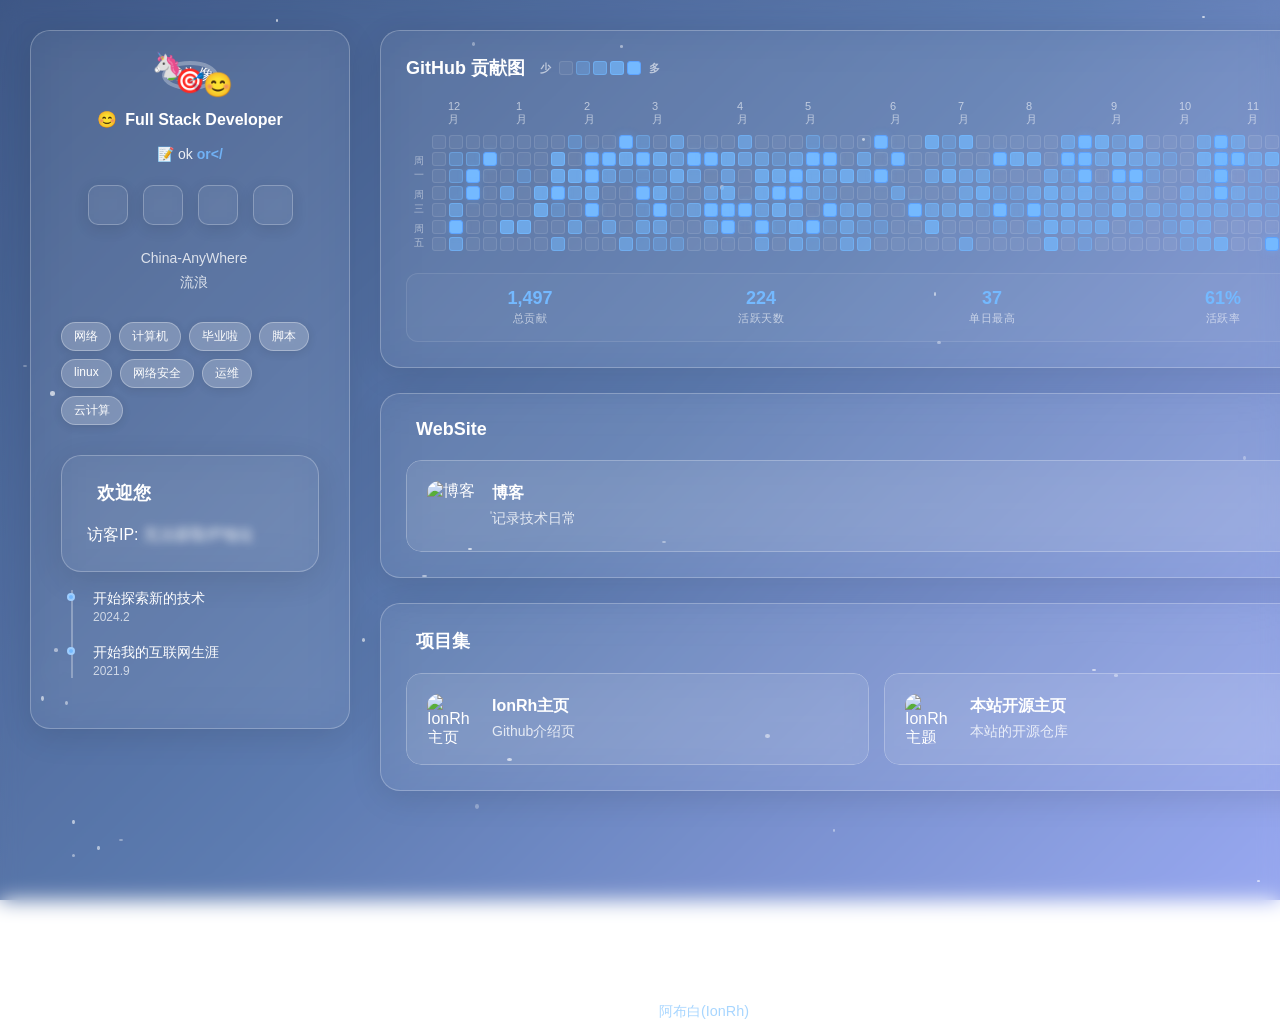
==== index.html @ 6397f75c "Add files via upload" ====
<!DOCTYPE html>
<html lang="zh-CN">
<head>
    <meta charset="UTF-8">
    <meta name="viewport" content="width=device-width, initial-scale=1.0">
    <title>个人主页 - 阿布白</title>
    <link rel="stylesheet" href="./static/style.css">
    <link rel="shortcut icon" href="./static/f2.png">
    <link rel="stylesheet" href="./static/fontawesome.css">
</head>
<body>
    <div class="main-container">
        <!-- 左侧个人信息 -->
        <aside class="sidebar">
            <section class="profile-section">
                <div class="profile-avatar">
                    <img src="./static/1.png" alt="头像">
                    <div class="avatar-decorations">
                        <div class="decoration decoration-1">🦄</div>
                        <div class="decoration decoration-2">😊</div>
                        <div class="decoration decoration-3">🎯</div>
                    </div>
                </div>
                
                <div class="profile-info">
                    <div class="status">
                        <span class="emoji">😊</span>
                        <span class="title">Full Stack Developer</span>
                    </div>
                    <div class="quote">
                        <span class="emoji">📝</span>
                        <span>ok <span class="highlight-blue">or</span> I ok <span class="highlight-pink">so</span> ok. </span>
                    </div>
                    
                    <div class="social-links">
                        <a href="https://github.com/IonRh" target="_blank"><i class="fas fa-github"></i></a>
                        <a href="mailto:likwxos@gmail.com" target="_blank"><i class="fas fa-envelope"></i></a>
                        <a href="https://t.me/IonMagic" target="_blank"><i class="fas fa-paper-plane"></i></a>
                        <a href="#" onclick="showIframe()" title="夏日空调"><i class="fas fa-circle"></i></a>
                    </div>
                    
                    <div class="location-info">
                        <div class="location">
                            <i class="fa fa-map-marker"></i>
                            <span>China-AnyWhere</span>
                        </div>
                        <div class="name">
                            <i class="fas fa-briefcase"></i>
                            <span>流浪</span>
                        </div>
                    </div>
                </div>
            </section>
            
            <!-- 个人标签 -->
            <section class="tags-section">
                <div class="tag">网络</div>
                <div class="tag">计算机</div>
                <div class="tag">毕业啦</div>
                <div class="tag">脚本</div>
                <div class="tag">linux</div>
                <div class="tag">网络安全</div>
                <div class="tag">运维</div>
                <div class="tag">云计算</div>
            </section>
                        
            <!-- 技能展示 -->
            <section class="skills-section">
                <h2><i class="fas fa-heart"></i> 欢迎您</h2>
                <div class="stat-item">
                    <span class="stat-label">访客IP: </span>
                    <span class="stat-number blur-effect" id="visitor-ip">获取中...</span>
                </div>
            </section>
            <br>
            <!-- 时间线 -->
            <section class="timeline-section">
                <div class="timeline-item">
                    <div class="timeline-dot"></div>
                    <div class="timeline-content">
                        <div class="timeline-title">开始探索新的技术</div>
                        <div class="timeline-date">2024.2</div>
                    </div>
                </div>
                <div class="timeline-item">
                    <div class="timeline-dot"></div>
                    <div class="timeline-content">
                        <div class="timeline-title">开始我的互联网生涯</div>
                        <div class="timeline-date">2021.9</div>
                    </div>
                </div>
            </section>
        </aside>
        
        <!-- 右侧内容区域 -->
        <main class="content-area">

            <!-- GitHub 贡献图 -->
            <section class="contribution-section">
                <h2>
                    <span id="contribution-title" class="contribution-title"><i class="fab fa-github"></i> GitHub 贡献图</span>
                    <div id="contribution-header-placeholder" class="contribution-header-placeholder"></div>
                </h2>
                <div id="contribution-chart" class="contribution-chart">
                    <div class="loading-placeholder">
                        <div class="loading-spinner"></div>
                        <span>加载贡献数据中...</span>
                    </div>
                </div>
            </section>
            
            <!-- 站点展示 -->
            <section class="sites-section">
                <h2><i class="fas fa-globe"></i> WebSite</h2>
                <div class="sites-grid">
                    <a href="https://blog.loadke.tech/" target="_blank" class="site-link btn-effect">
                        <div class="site-card">
                            <div class="site-icon">
                                <img src="https://img.icons8.com/?id=87160&format=png" alt="博客">
                            </div>
                            <div class="site-info">
                                <h3>博客</h3>
                                <p>记录技术日常</p>
                            </div>
                        </div>
                    </a>
                </div>
            </section>
            
            <!-- 项目展示 -->
            <section class="projects-section">
                <h2><i class="fas fa-code"></i> 项目集</h2>
                <div class="projects-grid">
                    <a href="https://github.com/IonRh" target="_blank" class="project-link btn-effect">
                        <div class="project-card">
                            <div class="project-icon">
                                <img src="https://img.icons8.com/fluency/48/github.png" alt="IonRh主页">
                            </div>
                            <div class="project-info">
                                <h3>IonRh主页</h3>
                                <p>Github介绍页</p>
                            </div>
                        </div>
                    </a>
                    <a href="https://github.com/IonRh/HomePage" target="_blank" class="project-link btn-effect">
                        <div class="project-card">
                            <div class="project-icon">
                                <img src="https://img.icons8.com/fluency/48/github.png" alt="IonRh主题">
                            </div>
                            <div class="project-info">
                                <h3>本站开源主页</h3>
                                <p>本站的开源仓库</p>
                            </div>
                        </div>
                    </a>
                </div>
            </section>
            
            <!-- 技能展示 -->
            <section class="skills-section">
                <h2><i class="fas fa-code"></i> 技能栈</h2>
                <div class="skills-icons">
                    <div class="skill-icon" title="Python"><img src="https://raw.githubusercontent.com/devicons/devicon/master/icons/python/python-original.svg" alt="Python"></div>
                    <div class="skill-icon" title="Go"><img src="https://raw.githubusercontent.com/devicons/devicon/master/icons/go/go-original.svg" alt="Go"></div>
            </section>
        </main>
    </div>
    <footer>
            <p>© 2025 WebSite by <a href="https://blog.loadke.tech/" target="_blank">阿布白(IonRh)</a></p>
    </footer>
</body>
<script src="./static/script.js"></script>
</html>
---- static/style.css ----
* {
    margin: 0;
    padding: 0;
    box-sizing: border-box;
}

body {
    font-family: -apple-system, BlinkMacSystemFont, 'Segoe UI', Roboto, sans-serif;
    min-height: 100vh;
    color: #fff;
    overflow-x: hidden;
    background: 
        linear-gradient(135deg, rgba(30, 60, 114, 0.9) 0%, rgba(42, 82, 152, 0.8) 50%, rgba(102, 126, 234, 0.7) 100%),
        url(https://jsdelivr.badking.pp.ua/gh/formeai/ok-image@imavvg/ok/image/1749867098809freecompress-.png);
    background-size: cover;
    background-position: center;
    background-attachment: fixed;
    backdrop-filter: blur(10px);
}

body::before {
    content: '';
    position: fixed;
    top: 0;
    left: 0;
    width: 100%;
    height: 100%;
    background: rgba(255, 255, 255, 0.05);
    backdrop-filter: blur(20px);
    z-index: -1;
    pointer-events: none;
}

.main-container {
    display: grid;
    grid-template-columns: 320px 1fr;
    gap: 30px;
    padding: 30px;
    max-width: 1400px;
    margin: 0 auto;
    min-height: 100vh;
    position: relative;
    z-index: 1;
}

/* 左侧边栏 */
.sidebar {
    background: rgb(255 255 255 / 4%);
    backdrop-filter: blur(25px);
    border-radius: 20px;
    padding: 30px;
    border: 1px solid rgba(255, 255, 255, 0.25);
    height: fit-content;
    box-shadow: 0 8px 32px rgba(0, 0, 0, 0.1);
}

.profile-section {
    text-align: center;
    margin-bottom: 30px;
}

.profile-avatar {
    position: relative;
    display: inline-block;
    margin-bottom: 20px;
}

.profile-avatar img {
    width: 120px;
    height: 120px;
    border-radius: 50%;
    border: 4px solid rgba(255, 255, 255, 0.3);
    object-fit: cover;
}

.avatar-decorations {
    position: absolute;
    inset: 0;
}

.decoration {
    position: absolute;
    font-size: 24px;
    animation: float 3s ease-in-out infinite;
}

.decoration-1 {
    top: -10px;
    left: -10px;
    animation-delay: 0s;
}

.decoration-2 {
    top: 10px;
    right: -15px;
    animation-delay: 1s;
}

.decoration-3 {
    bottom: -5px;
    left: 50%;
    transform: translateX(-50%);
    animation-delay: 2s;
}

@keyframes float {
    0%, 100% { transform: translateY(0px); }
    50% { transform: translateY(-10px); }
}

.status {
    display: flex;
    align-items: center;
    justify-content: center;
    gap: 8px;
    margin-bottom: 15px;
    font-weight: 600;
}

.quote {
    font-size: 14px;
    line-height: 1.5;
    margin-bottom: 20px;
    opacity: 0.9;
}

.highlight-blue {
    color: #74b9ff;
    font-weight: 600;
}

.highlight-pink {
    color: #fd79a8;
    font-weight: 600;
}

.social-links {
    display: flex;
    justify-content: center;
    gap: 15px;
    margin-bottom: 25px;
}

.social-links a {
    width: 40px;
    height: 40px;
    background: rgb(255 255 255 / 4%);
    border-radius: 10px;
    display: flex;
    align-items: center;
    justify-content: center;
    color: #fff;
    text-decoration: none;
    transition: all 0.3s ease;
    border: 1px solid rgba(255, 255, 255, 0.25);
    backdrop-filter: blur(15px);
    box-shadow: 0 4px 15px rgba(0, 0, 0, 0.1);
}

.social-links a:hover {
    background: rgba(255, 255, 255, 0.25);
    transform: translateY(-2px);
    box-shadow: 0 6px 20px rgba(0, 0, 0, 0.15);
}

.location-info {
    display: flex;
    flex-direction: column;
    gap: 8px;
    font-size: 14px;
}

.location, .name {
    display: flex;
    align-items: center;
    justify-content: center;
    gap: 8px;
    opacity: 0.8;
}

/* 标签部分 */
.tags-section {
    display: flex;
    flex-wrap: wrap;
    gap: 8px;
    margin-bottom: 30px;
}

.tag {
    background: rgba(255, 255, 255, 0.2);
    border: 1px solid rgba(255, 255, 255, 0.3);
    border-radius: 15px;
    padding: 5px 12px;
    font-size: 12px;
    color: #fff;
    backdrop-filter: blur(15px);
    box-shadow: 0 2px 10px rgba(0, 0, 0, 0.1);
}

/* 时间线 */
.timeline-section {
    border-left: 2px solid rgba(255, 255, 255, 0.3);
    padding-left: 20px;
    margin-left: 10px;
}

.timeline-item {
    position: relative;
    margin-bottom: 20px;
}

.timeline-dot {
    position: absolute;
    left: -26px;
    top: 3px;
    width: 8px;
    height: 8px;
    background: #74b9ff;
    border-radius: 50%;
    border: 2px solid rgba(255, 255, 255, 0.3);
}

.timeline-title {
    font-size: 14px;
    font-weight: 500;
    margin-bottom: 2px;
}

.timeline-date {
    font-size: 12px;
    opacity: 0.7;
}

/* 右侧内容区域 */
.content-area {
    display: flex;
    flex-direction: column;
    gap: 25px;
}

/* GitHub 贡献统计 - 带背景框的简洁样式 */
.github-stats {
    background: rgb(255 255 255 / 4%);
    backdrop-filter: blur(25px);
    border-radius: 20px;
    padding: 25px;
    border: 1px solid rgba(255, 255, 255, 0.25);
    display: flex;
    flex-direction: column;
    gap: 15px;
    box-shadow: 0 8px 32px rgba(0, 0, 0, 0.1);
}

.stats-line {
    display: flex;
    align-items: baseline;
    gap: 10px;
    font-size: 16px;
    line-height: 1.6;
}

.stats-label {
    color: rgba(255, 255, 255, 0.7);
    font-weight: 500;
    min-width: 80px;
    flex-shrink: 0;
}

.stats-text {
    color: rgba(255, 255, 255, 0.95);
    flex: 1;
}

.highlight-number {
    color: #74b9ff;
    font-weight: 600;
    font-size: 1.1em;
    display: inline-block;
    margin: 0 4px;
}

/* 模糊效果 */
.blur-effect {
    filter: blur(4px);
    transition: filter 0.3s ease;
}

.blur-effect:hover {
    filter: blur(0);
}

.language-tag {
    display: inline-block;
    padding: 2px 6px;
    border-radius: 4px;
    font-size: 12px;
    font-weight: 500;
    margin-right: 6px;
    margin-bottom: 2px;
    font-family: 'Monaco', 'Menlo', monospace;
}

.language-tag.js {
    background: rgb(132 157 195 / 57%);
    color: #212121;
}

.language-tag.py {
    background: rgb(132 157 195 / 57%);
    color: #212121;
}

.language-tag.ts {
    background: rgb(132 157 195 / 57%);
    color: #212121;
}

.language-tag.css {
    background: rgb(132 157 195 / 57%);
    color: #212121;
}

/* GitHub 贡献图样式 */
.contribution-section {
    background: rgb(255 255 255 / 4%);
    backdrop-filter: blur(25px);
    border-radius: 20px;
    padding: 25px;
    border: 1px solid rgba(255, 255, 255, 0.25);
    box-shadow: 0 8px 32px rgba(0, 0, 0, 0.1);
}

.contribution-section h2 {
    display: flex;
    align-items: center;
    justify-content: space-between;
    gap: 10px;
    margin-bottom: 20px;
    font-size: 18px;
    font-weight: 600;
}

/* 贡献图标题占位符 */
.contribution-header-placeholder {
    flex: 1;
    display: flex;
    justify-content: flex-end;
}

/* 贡献图标题行样式 */
.contribution-header-row {
    display: flex;
    align-items: center;
    justify-content: space-between;
    width: 100%;
}

/* 手机端统计信息样式 */
.mobile-contribution-stats {
    display: none;
}

.mobile-stat-item {
    display: flex;
    flex-direction: column;
    align-items: center;
    gap: 2px;
}

.mobile-stat-number {
    font-size: 16px;
    font-weight: 700;
    color: #74b9ff;
    line-height: 1;
}

.mobile-stat-label {
    font-size: 10px;
    color: rgba(255, 255, 255, 0.6);
    font-weight: 500;
    text-transform: uppercase;
    letter-spacing: 0.5px;
}

.contribution-chart {
    position: relative;
    /* padding: 20px 0; */
    overflow-x: auto;
    min-height: 150px;
}

.loading-placeholder {
    display: flex;
    flex-direction: column;
    align-items: center;
    justify-content: center;
    height: 120px;
    gap: 15px;
    opacity: 0.7;
}

.loading-spinner {
    width: 30px;
    height: 30px;
    border: 3px solid rgba(255, 255, 255, 0.1);
    border-top: 3px solid #74b9ff;
    border-radius: 50%;
    animation: spin 1s linear infinite;
}

@keyframes spin {
    0% { transform: rotate(0deg); }
    100% { transform: rotate(360deg); }
}

.month-labels {
    /* Grid layout is set dynamically by JavaScript */
    margin-bottom: 8px;
}

.month-label {
    font-size: 11px;
    color: rgba(255, 255, 255, 0.6);
    text-align: left;
}

.contribution-grid-container {
    display: flex;
    gap: 3px;
}

.week-labels {
    display: flex;
    flex-direction: column;
    gap: 3px;
    margin-right: 5px;
    padding-top: 2px;
}

.week-label {
    font-size: 10px;
    color: rgba(255, 255, 255, 0.5);
    height: 14px;
    line-height: 14px;
    text-align: right;
    width: 18px;
}

.contribution-grid {
    display: grid;
    grid-template-rows: repeat(7, 14px);
    gap: 3px;
    grid-auto-flow: column;
    /* grid-template-columns will be set dynamically by JavaScript */
}

.contribution-cell {
    width: 14px;
    height: 14px;
    border-radius: 3px;
    cursor: pointer;
    position: relative;
    transition: all 0.2s ease;
    animation: cellFadeIn 0.6s ease-out forwards;
    opacity: 0;
    transform: scale(0.8);
}

@keyframes cellFadeIn {
    to {
        opacity: 1;
        transform: scale(1);
    }
}

.contribution-cell.level-0 {
    background: rgba(255, 255, 255, 0.05);
    border: 1px solid rgba(255, 255, 255, 0.1);
}

.contribution-cell.level-1 {
    background: rgba(116, 185, 255, 0.3);
    border: 1px solid rgba(116, 185, 255, 0.4);
}

.contribution-cell.level-2 {
    background: rgba(116, 185, 255, 0.5);
    border: 1px solid rgba(116, 185, 255, 0.6);
}

.contribution-cell.level-3 {
    background: rgba(116, 185, 255, 0.7);
    border: 1px solid rgba(116, 185, 255, 0.8);
}

.contribution-cell.level-4 {
    background: #74b9ff;
    border: 1px solid #5ca3ff;
    box-shadow: 0 0 8px rgba(116, 185, 255, 0.3);
}



.contribution-legend {
    display: flex;
    align-items: center;
    gap: 3px;
}

.legend-label {
    font-size: 11px;
    color: rgba(255, 255, 255, 0.6);
    margin: 0 5px;
}

.legend-cell {
    width: 14px;
    height: 14px;
    border-radius: 3px;
}

.legend-cell.level-0 {
    background: rgba(255, 255, 255, 0.05);
    border: 1px solid rgba(255, 255, 255, 0.1);
}

.legend-cell.level-1 {
    background: rgba(116, 185, 255, 0.3);
    border: 1px solid rgba(116, 185, 255, 0.4);
}

.legend-cell.level-2 {
    background: rgba(116, 185, 255, 0.5);
    border: 1px solid rgba(116, 185, 255, 0.6);
}

.legend-cell.level-3 {
    background: rgba(116, 185, 255, 0.7);
    border: 1px solid rgba(116, 185, 255, 0.8);
}

.legend-cell.level-4 {
    background: #74b9ff;
    border: 1px solid #5ca3ff;
}

/* 工具提示样式 */
.contribution-tooltip {
    position: fixed;
    background: rgba(0, 0, 0, 0.85);
    backdrop-filter: blur(10px);
    color: white;
    padding: 6px 10px;
    border-radius: 6px;
    font-size: 11px;
    pointer-events: none;
    z-index: 1000;
    transform: translateX(-50%) translateY(-100%);
    opacity: 0;
    transition: opacity 0.2s ease;
    border: 1px solid rgba(255, 255, 255, 0.1);
    box-shadow: 0 2px 8px rgba(0, 0, 0, 0.3);
    white-space: nowrap;
    max-width: 200px;
}

.contribution-tooltip.show {
    opacity: 1;
}

.tooltip-date {
    font-weight: 600;
    margin-bottom: 2px;
}

.tooltip-count {
    color: #74b9ff;
    font-weight: 500;
}

.chart-loaded .contribution-cell {
    animation-delay: 0s;
}

.chart-loaded .loading-placeholder {
    display: none;
}

/* 数据源信息样式 */
.contribution-source-info {
    display: flex;
    align-items: center;
    gap: 6px;
    font-size: 11px;
    opacity: 0.8;
}

.source-indicator {
    width: 8px;
    height: 8px;
    border-radius: 50%;
    display: inline-block;
}

.source-indicator.source-api {
    background: #00b894;
    box-shadow: 0 0 6px rgba(0, 184, 148, 0.4);
}

.source-indicator.source-svg {
    background: #fdcb6e;
    box-shadow: 0 0 6px rgba(253, 203, 110, 0.4);
}

.source-indicator.source-generated {
    background: #fd79a8;
    box-shadow: 0 0 6px rgba(253, 121, 168, 0.4);
}

.source-indicator.source-unknown {
    background: #636e72;
}

.source-text {
    color: rgba(255, 255, 255, 0.7);
    font-weight: 500;
}

/* 贡献摘要样式 */
.contribution-summary {
    display: grid;
    grid-template-columns: repeat(4, 1fr);
    gap: 15px;
    margin-top: 20px;
    padding: 15px;
    background: rgba(255, 255, 255, 0.03);
    border-radius: 12px;
    border: 1px solid rgba(255, 255, 255, 0.1);
}

.summary-item {
    text-align: center;
    display: flex;
    flex-direction: column;
    gap: 4px;
}

.summary-number {
    font-size: 18px;
    font-weight: 700;
    color: #74b9ff;
    line-height: 1;
}

.summary-label {
    font-size: 11px;
    color: rgba(255, 255, 255, 0.6);
    font-weight: 500;
    text-transform: uppercase;
    letter-spacing: 0.5px;
}

/* 响应式摘要 */
@media screen and (max-width: 768px) {
    .contribution-summary {
        grid-template-columns: repeat(2, 1fr);
        gap: 12px;
        padding: 12px;
    }
    
    .summary-number {
        font-size: 16px;
    }
    
    .summary-label {
        font-size: 10px;
    }
}

@media screen and (max-width: 480px) {
    .contribution-summary {
        grid-template-columns: repeat(2, 1fr);
        gap: 10px;
        padding: 10px;
    }
    
    .summary-number {
        font-size: 14px;
    }
    
    .summary-label {
        font-size: 9px;
    }
}

/* 贡献格子波浪动画 */
.cell-wave-animation {
    animation: cellWave 0.8s ease-out forwards;
}

@keyframes cellWave {
    0% {
        transform: scale(0.8);
        opacity: 0.3;
    }
    50% {
        transform: scale(1.2);
        opacity: 1;
    }
    100% {
        transform: scale(1);
        opacity: 1;
    }
}

/* 增强悬停效果 */
.contribution-cell:hover {
    transform: scale(1.3);
    z-index: 10;
    border-width: 2px;
    filter: brightness(1.2);
    box-shadow: 0 0 10px rgba(116, 185, 255, 0.5);
}

/* 站点和项目部分 */
.sites-section, .projects-section, .skills-section {
    background: rgb(255 255 255 / 4%);
    backdrop-filter: blur(25px);
    border-radius: 20px;
    padding: 25px;
    border: 1px solid rgba(255, 255, 255, 0.25);
    box-shadow: 0 8px 32px rgba(0, 0, 0, 0.1);
}

.sites-section h2, .projects-section h2, .skills-section h2 {
    display: flex;
    align-items: center;
    gap: 10px;
    margin-bottom: 20px;
    font-size: 18px;
    font-weight: 600;
}

.sites-grid, .projects-grid {
    display: grid;
    grid-template-columns: repeat(auto-fit, minmax(200px, 1fr));
    gap: 15px;
}

.site-card, .project-card {
    background: rgb(255 255 255 / 8%);
    backdrop-filter: blur(25px);
    border-radius: 15px;
    padding: 20px;
    display: flex;
    align-items: center;
    gap: 15px;
    border: 1px solid rgba(255, 255, 255, 0.25);
    transition: all 0.3s ease;
}

.project-link, .site-link {
    text-decoration: none;
    color: inherit;
    display: block;
    cursor: pointer;
    transition: all 0.3s ease;
    border-radius: 15px;
    position: relative;
    overflow: hidden;
}

.project-link::before, .site-link::before {
    content: '';
    position: absolute;
    top: 0;
    left: 0;
    right: 0;
    bottom: 0;
    background: rgba(255, 255, 255, 0.03);
    opacity: 0;
    transition: opacity 0.3s ease;
    z-index: 1;
    pointer-events: none;
}

.project-link:hover::before, .site-link:hover::before {
    opacity: 1;
}

.project-link:active .project-card, .site-link:active .site-card {
    transform: scale(0.98);
    box-shadow: 0 5px 15px rgba(0, 0, 0, 0.15);
}

.project-link:hover .project-card, .site-link:hover .site-card {
    background: rgb(255 255 255 / 15%);
    transform: translateY(-5px);
    box-shadow: 0 10px 20px rgba(0, 0, 0, 0.2);
    border-color: rgba(255, 255, 255, 0.4);
}

.project-link:hover .project-icon, .site-link:hover .site-icon {
    transform: scale(1.05);
}

.project-icon, .site-icon {
    transition: transform 0.3s ease;
}

.site-icon, .project-icon {
    width: 50px;
    height: 50px;
    border-radius: 12px;
    overflow: hidden;
    flex-shrink: 0;
}

.site-icon img, .project-icon img {
    width: 100%;
    height: 100%;
    object-fit: cover;
}

.site-info h3, .project-info h3 {
    font-size: 16px;
    font-weight: 600;
    margin-bottom: 5px;
}

.site-info p, .project-info p {
    font-size: 14px;
    opacity: 0.8;
    line-height: 1.4;
}

/* 技能图标 */
.skills-icons {
    display: grid;
    grid-template-columns: repeat(auto-fill, minmax(60px, 1fr));
    gap: 15px;
}

.skill-icon {
    width: 60px;
    height: 60px;
    background: rgba(255, 255, 255, 0.12);
    border: 1px solid rgba(255, 255, 255, 0.2);
    border-radius: 12px;
    display: flex;
    align-items: center;
    justify-content: center;
    transition: all 0.3s ease;
    backdrop-filter: blur(15px);
    cursor: pointer;
    box-shadow: 0 4px 20px rgba(0, 0, 0, 0.08);
}

.skill-icon:hover {
    background: rgba(255, 255, 255, 0.25);
    transform: translateY(-3px);
    box-shadow: 0 8px 30px rgba(0, 0, 0, 0.15);
}

.skill-icon img {
    width: 32px;
    height: 32px;
    object-fit: contain;
}

/* 响应式设计 */
@media (max-width: 1024px) {
    body {
        backdrop-filter: blur(8px);
    }
    
    body::before {
        backdrop-filter: blur(15px);
    }
    
    .main-container {
        grid-template-columns: 280px 1fr;
        gap: 20px;
        padding: 20px;
    }
    
    .sidebar {
        padding: 20px;
        backdrop-filter: blur(20px);
    }
    
    .github-stats {
        padding: 20px;
        backdrop-filter: blur(20px);
    }
    
    .sites-section, .projects-section, .skills-section {
        backdrop-filter: blur(20px);
    }
}

@media (max-width: 768px) {
    body {
        backdrop-filter: blur(6px);
        background-attachment: scroll;
    }
    
    body::before {
        backdrop-filter: blur(12px);
    }
    
    .main-container {
        display: flex;
        flex-direction: column;
    }
    
    .sidebar {
        order: -1;
        backdrop-filter: blur(18px);
    }
    
    .content-area {
        order: 0;
    }
    
    .sites-grid, .projects-grid {
        grid-template-columns: 1fr;
    }
    
    .skills-icons {
        grid-template-columns: repeat(auto-fill, minmax(50px, 1fr));
        gap: 10px;
    }
    
    .skill-icon {
        width: 50px;
        height: 50px;
        backdrop-filter: blur(12px);
    }
    
    .skill-icon img {
        width: 28px;
        height: 28px;
    }
    
    .github-stats {
        padding: 18px;
        gap: 12px;
        backdrop-filter: blur(18px);
    }
    
    .sites-section, .projects-section, .skills-section {
        backdrop-filter: blur(18px);
    }
    
    .site-card, .project-card {
        backdrop-filter: blur(12px);
    }
    
    /* 移动端统计样式 */
    .stats-line {
        flex-direction: column;
        gap: 4px;
        align-items: flex-start;
        font-size: 15px;
    }
    
    .stats-label {
        min-width: auto;
        font-size: 14px;
    }
    
    .language-tag {
        font-size: 11px;
        padding: 2px 5px;
        margin-right: 4px;
    }
}

@media (max-width: 480px) {
    .github-stats {
        padding: 15px;
        gap: 10px;
    }
    
    .stats-line {
        font-size: 14px;
    }
    
    .stats-label {
        font-size: 13px;
    }
    
    .highlight-number {
        font-size: 16px;
    }
    
    .language-tag {
        font-size: 10px;
        padding: 1px 4px;
    }
}

@media (max-width: 360px) {
    /* 针对更小屏幕的优化 */
    .contribution-graph {
        min-width: 320px;
    }
    
    .contribution-day {
        width: 5px;
        height: 5px;
    }
    
    .legend-color {
        width: 6px;
        height: 6px;
    }
}

.site-card:hover {
    background: none;
    transform: none;
    box-shadow: none;
}

footer {
    text-align: center;
    margin-top: 0rem;
    padding-top: 0rem;
    /* border-top: 1px solid rgb(255 255 255 / 19%); */
    font-size: 0.9rem;
    color: #ffffff6e;
}
footer a {
    color: #a8d6ff;
    text-decoration: none;
}

/* 移动端响应式样式 */
@media screen and (max-width: 768px) {
    .main-container {
        grid-template-columns: 1fr;
        gap: 20px;
        padding: 20px;
    }
    
    .sidebar {
        padding: 20px;
    }
    
    /* 手机端隐藏贡献图，显示统计数据 */
    .contribution-chart {
        display: none;
    }
    
    .mobile-contribution-stats {
        display: grid;
        grid-template-columns: repeat(4, 1fr);
        gap: 15px;
        margin-top: 10px;
        padding: 15px;
        background: rgba(255, 255, 255, 0.05);
        border-radius: 12px;
        border: 1px solid rgba(255, 255, 255, 0.1);
    }
    
    .contribution-header-placeholder {
        flex-direction: column;
        align-items: stretch;
        justify-content: flex-start;
    }
    
    .contribution-header-row {
        margin-bottom: 0;
    }
    
    /* 手机端标题样式 */
    .contribution-header-placeholder .contribution-title {
        font-size: 18px;
        font-weight: 600;
        margin-bottom: 10px;
        display: flex;
        align-items: center;
        gap: 10px;
    }
    
    .contribution-grid {
        grid-template-rows: repeat(7, 11px);
        gap: 2px;
        /* grid-template-columns will be set dynamically by JavaScript */
    }
    
    .contribution-cell {
        width: 11px;
        height: 11px;
        border-radius: 2px;
    }
    
    .contribution-cell:hover {
        transform: scale(1.5);
    }
    
    .week-label {
        width: 15px;
        height: 11px;
        line-height: 11px;
        font-size: 9px;
    }
    
    .legend-cell {
        width: 11px;
        height: 11px;
    }
    
    .contribution-tooltip {
        font-size: 11px;
        padding: 6px 10px;
    }
    
    .contribution-section {
        padding: 20px;
    }
    
    .contribution-section h2 {
        font-size: 16px;
    }
}

@media screen and (max-width: 480px) {
    .mobile-contribution-stats {
        grid-template-columns: repeat(2, 1fr);
        gap: 12px;
        padding: 12px;
    }
    
    .mobile-stat-number {
        font-size: 14px;
    }
    
    .mobile-stat-label {
        font-size: 9px;
    }
    
    .legend-label {
        font-size: 9px;
        margin: 0 2px;
    }
    
    .legend-cell {
        width: 10px;
        height: 10px;
    }
    
    .contribution-source-info {
        font-size: 10px;
    }
}
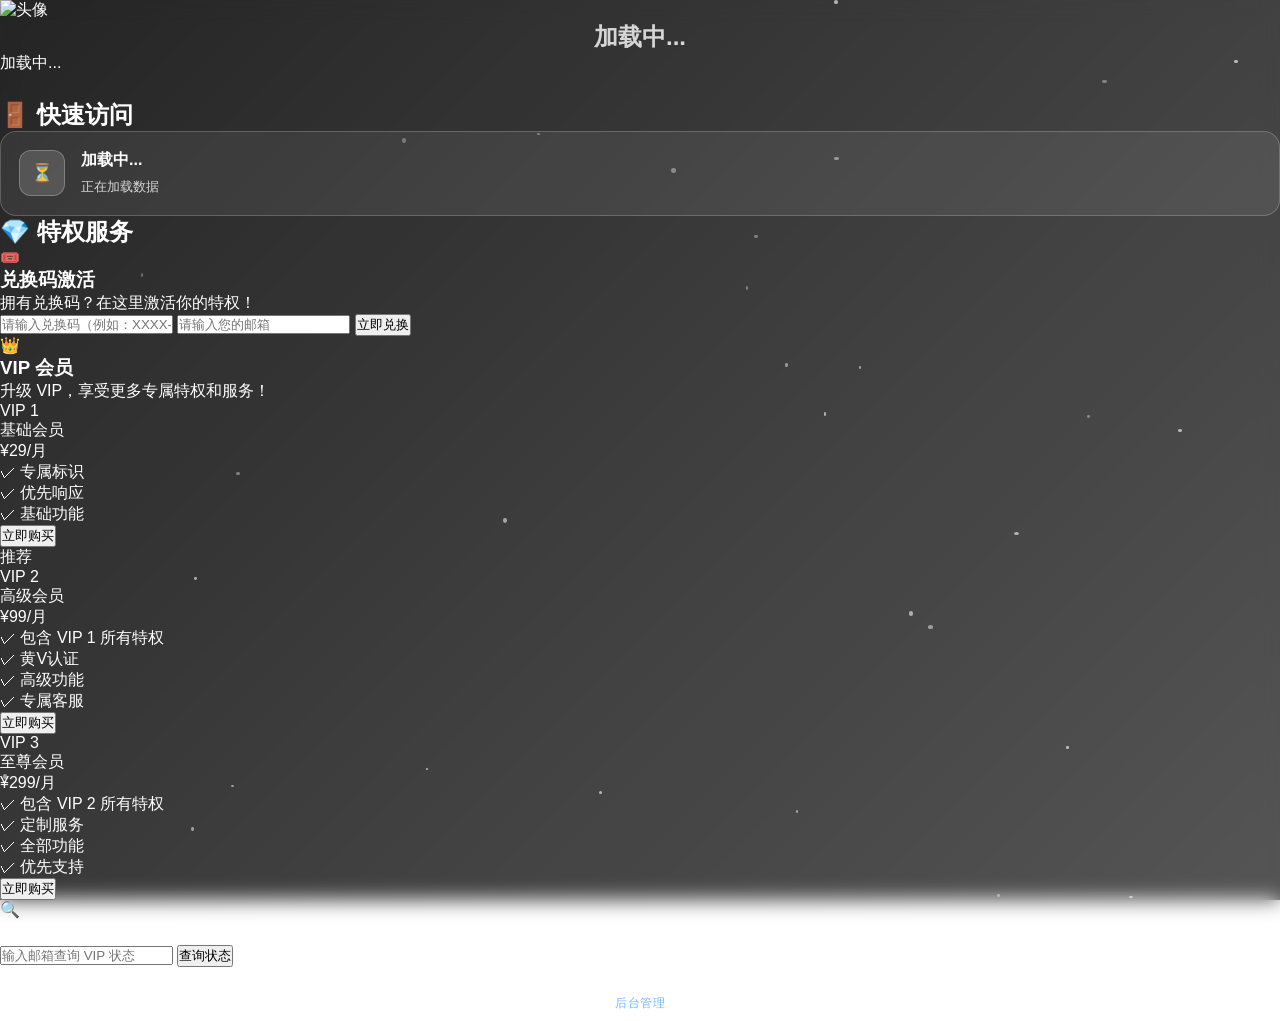
==== commit de9c506b: "Merge f881fd0bc4af34ca434f29d937002e5c03838b83 into 0598abd456fe81ea4b904fd0f846b4a23cbe919c" ====
--- a/index.html
+++ b/index.html
@@ -3,171 +3,215 @@
 <head>
     <meta charset="UTF-8">
     <meta name="viewport" content="width=device-width, initial-scale=1.0">
-    <title>个人主页 - 阿布白</title>
+    <title>个人主页</title>
     <link rel="stylesheet" href="./static/style.css">
-    <link rel="shortcut icon" href="./static/f2.png">
-    <link rel="stylesheet" href="./static/fontawesome.css">
 </head>
 <body>
-    <div class="main-container">
-        <!-- 左侧个人信息 -->
-        <aside class="sidebar">
-            <section class="profile-section">
-                <div class="profile-avatar">
-                    <img src="./static/1.png" alt="头像">
-                    <div class="avatar-decorations">
-                        <div class="decoration decoration-1">🦄</div>
-                        <div class="decoration decoration-2">😊</div>
-                        <div class="decoration decoration-3">🎯</div>
-                    </div>
-                </div>
+    <!-- 背景动画 -->
+    <div class="background">
+        <div class="stars"></div>
+        <div class="twinkling"></div>
+    </div>
+
+    <!-- 主容器 -->
+    <div class="container">
+        <!-- 个人信息卡片 -->
+        <section class="profile-card">
+            <div class="avatar-wrapper">
+                <img id="avatar" src="https://via.placeholder.com/150" alt="头像" class="avatar">
+                <span id="verified-badge" class="verified-badge" style="display: none;" title="黄V认证">✓</span>
+                <span id="vip-badge" class="vip-badge" style="display: none;" title="VIP用户">VIP</span>
+            </div>
+            <h1 id="name" class="name">加载中...</h1>
+            <p id="bio" class="bio">加载中...</p>
+            <div class="social-links">
+                <a id="email-link" href="#" target="_blank" class="social-link" style="display: none;">
+                    <span class="icon">📧</span>
+                </a>
+                <a id="github-link" href="#" target="_blank" class="social-link" style="display: none;">
+                    <span class="icon">🔗</span>
+                </a>
+                <a id="twitter-link" href="#" target="_blank" class="social-link" style="display: none;">
+                    <span class="icon">🐦</span>
+                </a>
+                <a id="website-link" href="#" target="_blank" class="social-link" style="display: none;">
+                    <span class="icon">🌐</span>
+                </a>
+            </div>
+        </section>
+
+        <!-- 公告区域 -->
+        <section id="announcement-section" class="announcement-section" style="display: none;">
+            <div class="announcement-card">
+                <div class="announcement-header">
+                    <span class="announcement-icon">📢</span>
+                    <h2 id="announcement-title" class="announcement-title">公告</h2>
+                </div>
+                <p id="announcement-content" class="announcement-content"></p>
+                <p id="announcement-time" class="announcement-time"></p>
+            </div>
+        </section>
+
+        <!-- 门户链接区域 -->
+        <section class="portals-section">
+            <h2 class="section-title">🚪 快速访问</h2>
+            <div id="portals-container" class="portals-grid">
+                <!-- 门户链接将通过 JS 动态加载 -->
+                <div class="portal-card skeleton">
+                    <div class="portal-icon">⏳</div>
+                    <div class="portal-info">
+                        <h3 class="portal-name">加载中...</h3>
+                        <p class="portal-desc">正在加载数据</p>
+                    </div>
+                </div>
+            </div>
+        </section>
+
+        <!-- 交易区域 -->
+        <section class="transaction-section">
+            <h2 class="section-title">💎 特权服务</h2>
+            
+            <!-- 兑换码区域 -->
+            <div class="transaction-card">
+                <div class="card-header">
+                    <span class="card-icon">🎟️</span>
+                    <h3>兑换码激活</h3>
+                </div>
+                <p class="card-description">拥有兑换码？在这里激活你的特权！</p>
+                <form id="redeem-form" class="redeem-form">
+                    <input 
+                        type="text" 
+                        id="redeem-code" 
+                        placeholder="请输入兑换码（例如：XXXX-XXXX-XXXX-XXXX）" 
+                        class="input-field"
+                        maxlength="19"
+                        required
+                    >
+                    <input 
+                        type="email" 
+                        id="redeem-email" 
+                        placeholder="请输入您的邮箱" 
+                        class="input-field"
+                        required
+                    >
+                    <button type="submit" class="btn-primary">
+                        <span class="btn-text">立即兑换</span>
+                    </button>
+                </form>
+                <div id="redeem-message" class="message" style="display: none;"></div>
+            </div>
+
+            <!-- VIP 购买区域 -->
+            <div class="transaction-card">
+                <div class="card-header">
+                    <span class="card-icon">👑</span>
+                    <h3>VIP 会员</h3>
+                </div>
+                <p class="card-description">升级 VIP，享受更多专属特权和服务！</p>
                 
-                <div class="profile-info">
-                    <div class="status">
-                        <span class="emoji">😊</span>
-                        <span class="title">Full Stack Developer</span>
-                    </div>
-                    <div class="quote">
-                        <span class="emoji">📝</span>
-                        <span>ok <span class="highlight-blue">or</span> I ok <span class="highlight-pink">so</span> ok. </span>
-                    </div>
-                    
-                    <div class="social-links">
-                        <a href="https://github.com/IonRh" target="_blank"><i class="fas fa-github"></i></a>
-                        <a href="mailto:likwxos@gmail.com" target="_blank"><i class="fas fa-envelope"></i></a>
-                        <a href="https://t.me/IonMagic" target="_blank"><i class="fas fa-paper-plane"></i></a>
-                        <a href="#" onclick="showIframe()" title="夏日空调"><i class="fas fa-circle"></i></a>
-                    </div>
-                    
-                    <div class="location-info">
-                        <div class="location">
-                            <i class="fa fa-map-marker"></i>
-                            <span>China-AnyWhere</span>
-                        </div>
-                        <div class="name">
-                            <i class="fas fa-briefcase"></i>
-                            <span>流浪</span>
-                        </div>
-                    </div>
-                </div>
-            </section>
-            
-            <!-- 个人标签 -->
-            <section class="tags-section">
-                <div class="tag">网络</div>
-                <div class="tag">计算机</div>
-                <div class="tag">毕业啦</div>
-                <div class="tag">脚本</div>
-                <div class="tag">linux</div>
-                <div class="tag">网络安全</div>
-                <div class="tag">运维</div>
-                <div class="tag">云计算</div>
-            </section>
-                        
-            <!-- 技能展示 -->
-            <section class="skills-section">
-                <h2><i class="fas fa-heart"></i> 欢迎您</h2>
-                <div class="stat-item">
-                    <span class="stat-label">访客IP: </span>
-                    <span class="stat-number blur-effect" id="visitor-ip">获取中...</span>
-                </div>
-            </section>
-            <br>
-            <!-- 时间线 -->
-            <section class="timeline-section">
-                <div class="timeline-item">
-                    <div class="timeline-dot"></div>
-                    <div class="timeline-content">
-                        <div class="timeline-title">开始探索新的技术</div>
-                        <div class="timeline-date">2024.2</div>
-                    </div>
-                </div>
-                <div class="timeline-item">
-                    <div class="timeline-dot"></div>
-                    <div class="timeline-content">
-                        <div class="timeline-title">开始我的互联网生涯</div>
-                        <div class="timeline-date">2021.9</div>
-                    </div>
-                </div>
-            </section>
-        </aside>
-        
-        <!-- 右侧内容区域 -->
-        <main class="content-area">
-
-            <!-- GitHub 贡献图 -->
-            <section class="contribution-section">
-                <h2>
-                    <span id="contribution-title" class="contribution-title"><i class="fab fa-github"></i> GitHub 贡献图</span>
-                    <div id="contribution-header-placeholder" class="contribution-header-placeholder"></div>
-                </h2>
-                <div id="contribution-chart" class="contribution-chart">
-                    <div class="loading-placeholder">
-                        <div class="loading-spinner"></div>
-                        <span>加载贡献数据中...</span>
-                    </div>
-                </div>
-            </section>
-            
-            <!-- 站点展示 -->
-            <section class="sites-section">
-                <h2><i class="fas fa-globe"></i> WebSite</h2>
-                <div class="sites-grid">
-                    <a href="https://blog.loadke.tech/" target="_blank" class="site-link btn-effect">
-                        <div class="site-card">
-                            <div class="site-icon">
-                                <img src="https://img.icons8.com/?id=87160&format=png" alt="博客">
-                            </div>
-                            <div class="site-info">
-                                <h3>博客</h3>
-                                <p>记录技术日常</p>
-                            </div>
-                        </div>
-                    </a>
-                </div>
-            </section>
-            
-            <!-- 项目展示 -->
-            <section class="projects-section">
-                <h2><i class="fas fa-code"></i> 项目集</h2>
-                <div class="projects-grid">
-                    <a href="https://github.com/IonRh" target="_blank" class="project-link btn-effect">
-                        <div class="project-card">
-                            <div class="project-icon">
-                                <img src="https://img.icons8.com/fluency/48/github.png" alt="IonRh主页">
-                            </div>
-                            <div class="project-info">
-                                <h3>IonRh主页</h3>
-                                <p>Github介绍页</p>
-                            </div>
-                        </div>
-                    </a>
-                    <a href="https://github.com/IonRh/HomePage" target="_blank" class="project-link btn-effect">
-                        <div class="project-card">
-                            <div class="project-icon">
-                                <img src="https://img.icons8.com/fluency/48/github.png" alt="IonRh主题">
-                            </div>
-                            <div class="project-info">
-                                <h3>本站开源主页</h3>
-                                <p>本站的开源仓库</p>
-                            </div>
-                        </div>
-                    </a>
-                </div>
-            </section>
-            
-            <!-- 技能展示 -->
-            <section class="skills-section">
-                <h2><i class="fas fa-code"></i> 技能栈</h2>
-                <div class="skills-icons">
-                    <div class="skill-icon" title="Python"><img src="https://raw.githubusercontent.com/devicons/devicon/master/icons/python/python-original.svg" alt="Python"></div>
-                    <div class="skill-icon" title="Go"><img src="https://raw.githubusercontent.com/devicons/devicon/master/icons/go/go-original.svg" alt="Go"></div>
-            </section>
-        </main>
+                <div class="vip-plans">
+                    <div class="vip-plan">
+                        <div class="plan-badge">VIP 1</div>
+                        <div class="plan-name">基础会员</div>
+                        <div class="plan-price">¥29<span>/月</span></div>
+                        <ul class="plan-features">
+                            <li>✓ 专属标识</li>
+                            <li>✓ 优先响应</li>
+                            <li>✓ 基础功能</li>
+                        </ul>
+                        <button class="btn-vip" onclick="showVipPurchase('VIP1', 29)">立即购买</button>
+                    </div>
+
+                    <div class="vip-plan featured">
+                        <div class="featured-label">推荐</div>
+                        <div class="plan-badge gold">VIP 2</div>
+                        <div class="plan-name">高级会员</div>
+                        <div class="plan-price">¥99<span>/月</span></div>
+                        <ul class="plan-features">
+                            <li>✓ 包含 VIP 1 所有特权</li>
+                            <li>✓ 黄V认证</li>
+                            <li>✓ 高级功能</li>
+                            <li>✓ 专属客服</li>
+                        </ul>
+                        <button class="btn-vip" onclick="showVipPurchase('VIP2', 99)">立即购买</button>
+                    </div>
+
+                    <div class="vip-plan">
+                        <div class="plan-badge platinum">VIP 3</div>
+                        <div class="plan-name">至尊会员</div>
+                        <div class="plan-price">¥299<span>/月</span></div>
+                        <ul class="plan-features">
+                            <li>✓ 包含 VIP 2 所有特权</li>
+                            <li>✓ 定制服务</li>
+                            <li>✓ 全部功能</li>
+                            <li>✓ 优先支持</li>
+                        </ul>
+                        <button class="btn-vip" onclick="showVipPurchase('VIP3', 299)">立即购买</button>
+                    </div>
+                </div>
+            </div>
+
+            <!-- VIP 状态查询 -->
+            <div class="transaction-card">
+                <div class="card-header">
+                    <span class="card-icon">🔍</span>
+                    <h3>查询 VIP 状态</h3>
+                </div>
+                <form id="vip-check-form" class="vip-check-form">
+                    <input 
+                        type="email" 
+                        id="vip-check-email" 
+                        placeholder="输入邮箱查询 VIP 状态" 
+                        class="input-field"
+                        required
+                    >
+                    <button type="submit" class="btn-secondary">查询状态</button>
+                </form>
+                <div id="vip-status-message" class="message" style="display: none;"></div>
+            </div>
+        </section>
+
+        <!-- 页脚 -->
+        <footer class="footer">
+            <p>© 2026 个人主页 | 使用纯原生 HTML 构建</p>
+            <p>
+                <a href="./manage.html" class="footer-link">后台管理</a>
+            </p>
+        </footer>
     </div>
-    <footer>
-            <p>© 2025 WebSite by <a href="https://blog.loadke.tech/" target="_blank">阿布白(IonRh)</a></p>
-    </footer>
+
+    <!-- VIP 购买弹窗 -->
+    <div id="vip-modal" class="modal" style="display: none;">
+        <div class="modal-content">
+            <span class="modal-close" onclick="closeVipModal()">&times;</span>
+            <h2>购买 <span id="modal-vip-level"></span></h2>
+            <p class="modal-price">¥<span id="modal-vip-price"></span>/月</p>
+            <p class="modal-description">
+                本功能为演示功能。实际使用时，您需要接入支付系统（如支付宝、微信支付等）。
+            </p>
+            <form id="vip-purchase-form" class="modal-form">
+                <input 
+                    type="email" 
+                    id="purchase-email" 
+                    placeholder="请输入您的邮箱" 
+                    class="input-field"
+                    required
+                >
+                <input 
+                    type="text" 
+                    id="purchase-name" 
+                    placeholder="请输入您的姓名" 
+                    class="input-field"
+                    required
+                >
+                <button type="submit" class="btn-primary">确认购买</button>
+            </form>
+            <div id="purchase-message" class="message" style="display: none;"></div>
+        </div>
+    </div>
+
+    <!-- 加载脚本 -->
+    <script src="./static/script.js"></script>
 </body>
-<script src="./static/script.js"></script>
 </html>
+
--- a/static/style.css
+++ b/static/style.css
@@ -9,9 +9,6 @@
     min-height: 100vh;
     color: #fff;
     overflow-x: hidden;
-    background: 
-        linear-gradient(135deg, rgba(30, 60, 114, 0.9) 0%, rgba(42, 82, 152, 0.8) 50%, rgba(102, 126, 234, 0.7) 100%),
-        url(https://jsdelivr.badking.pp.ua/gh/formeai/ok-image@imavvg/ok/image/1749867098809freecompress-.png);
     background-size: cover;
     background-position: center;
     background-attachment: fixed;
@@ -38,7 +35,7 @@
     padding: 30px;
     max-width: 1400px;
     margin: 0 auto;
-    min-height: 100vh;
+    min-height: auto;
     position: relative;
     z-index: 1;
 }
@@ -71,6 +68,23 @@
     border-radius: 50%;
     border: 4px solid rgba(255, 255, 255, 0.3);
     object-fit: cover;
+}
+
+.profile-badges {
+    width: 100%;
+    display: flex;
+    flex-direction: column;
+    align-items: flex-start;
+    gap: 8px;
+    margin: 8px 0 18px;
+    padding-left: 6px;
+    text-align: left;
+}
+
+.profile-badges .badge {
+    font-size: 11px;
+    padding: 4px 10px;
+    border-radius: 12px;
 }
 
 .avatar-decorations {
@@ -723,7 +737,7 @@
 }
 
 /* 站点和项目部分 */
-.sites-section, .projects-section, .skills-section {
+.sites-section, .projects-section, .skills-section, .portal-section, .notice-section, .ad-section {
     background: rgb(255 255 255 / 4%);
     backdrop-filter: blur(25px);
     border-radius: 20px;
@@ -732,13 +746,151 @@
     box-shadow: 0 8px 32px rgba(0, 0, 0, 0.1);
 }
 
-.sites-section h2, .projects-section h2, .skills-section h2 {
+.sites-section h2, .projects-section h2, .skills-section h2, .portal-section h2, .notice-section h2, .ad-section h2 {
     display: flex;
     align-items: center;
     gap: 10px;
     margin-bottom: 20px;
     font-size: 18px;
     font-weight: 600;
+}
+
+.portal-grid {
+    display: grid;
+    grid-template-columns: repeat(auto-fit, minmax(220px, 1fr));
+    gap: 16px;
+}
+
+.portal-card {
+    display: flex;
+    align-items: center;
+    gap: 16px;
+    padding: 18px;
+    border-radius: 16px;
+    text-decoration: none;
+    color: inherit;
+    background: rgb(255 255 255 / 7%);
+    border: 1px solid rgba(255, 255, 255, 0.2);
+    transition: transform 0.3s ease, box-shadow 0.3s ease, background 0.3s ease;
+}
+
+.portal-card:hover {
+    transform: translateY(-4px);
+    background: rgb(255 255 255 / 14%);
+    box-shadow: 0 10px 24px rgba(0, 0, 0, 0.2);
+}
+
+.portal-icon {
+    width: 46px;
+    height: 46px;
+    border-radius: 12px;
+    display: flex;
+    align-items: center;
+    justify-content: center;
+    background: rgba(255, 255, 255, 0.15);
+    border: 1px solid rgba(255, 255, 255, 0.25);
+    font-size: 18px;
+}
+
+.portal-icon img {
+    width: 100%;
+    height: 100%;
+    object-fit: cover;
+    border-radius: 10px;
+}
+
+.portal-info h3 {
+    font-size: 16px;
+    margin-bottom: 6px;
+}
+
+.portal-info p {
+    font-size: 13px;
+    opacity: 0.8;
+    line-height: 1.5;
+}
+
+.notice-list {
+    list-style: none;
+    display: flex;
+    flex-direction: column;
+    gap: 12px;
+}
+
+.notice-list li {
+    display: flex;
+    align-items: center;
+    gap: 10px;
+    padding: 12px 14px;
+    border-radius: 14px;
+    background: rgba(255, 255, 255, 0.06);
+    border: 1px solid rgba(255, 255, 255, 0.12);
+    font-size: 14px;
+    line-height: 1.5;
+}
+
+.notice-tag {
+    display: inline-flex;
+    align-items: center;
+    justify-content: center;
+    padding: 2px 8px;
+    border-radius: 10px;
+    font-size: 11px;
+    font-weight: 600;
+    color: #1c1c1c;
+    background: linear-gradient(135deg, #ffd86f, #f7b733);
+}
+
+.ad-slot {
+    position: relative;
+    border-radius: 18px;
+    padding: 22px;
+    background: linear-gradient(135deg, rgba(255, 255, 255, 0.08), rgba(255, 255, 255, 0.02));
+    border: 1px solid rgba(255, 255, 255, 0.2);
+    box-shadow: inset 0 0 30px rgba(0, 0, 0, 0.15);
+}
+
+.ad-slot h3 {
+    font-size: 18px;
+    margin-bottom: 8px;
+}
+
+.ad-slot p {
+    font-size: 14px;
+    opacity: 0.8;
+    margin-bottom: 16px;
+    line-height: 1.5;
+}
+
+.ad-badge {
+    position: absolute;
+    top: 18px;
+    right: 18px;
+    padding: 4px 10px;
+    border-radius: 12px;
+    font-size: 11px;
+    font-weight: 600;
+    background: rgba(255, 255, 255, 0.2);
+    border: 1px solid rgba(255, 255, 255, 0.25);
+}
+
+.ad-action {
+    display: inline-flex;
+    align-items: center;
+    justify-content: center;
+    padding: 8px 16px;
+    border-radius: 999px;
+    background: #ffffff;
+    color: #1b1b1b;
+    text-decoration: none;
+    font-size: 13px;
+    font-weight: 600;
+    transition: transform 0.3s ease, box-shadow 0.3s ease;
+}
+
+.ad-action:hover {
+    transform: translateY(-2px);
+    box-shadow: 0 10px 24px rgba(0, 0, 0, 0.2);
 }
 
 .sites-grid, .projects-grid {
@@ -894,8 +1046,17 @@
         backdrop-filter: blur(20px);
     }
     
-    .sites-section, .projects-section, .skills-section {
+    .sites-section, .projects-section, .skills-section, .portal-section, .notice-section, .ad-section {
         backdrop-filter: blur(20px);
+    }
+    
+    /* 中等屏幕背景切换按钮 */
+    .background-toggle {
+        bottom: 75px;
+        right: 18px;
+        width: 48px;
+        height: 48px;
+        font-size: 17px;
     }
 }
 
@@ -949,7 +1110,7 @@
         backdrop-filter: blur(18px);
     }
     
-    .sites-section, .projects-section, .skills-section {
+    .sites-section, .projects-section, .skills-section, .portal-section, .notice-section, .ad-section {
         backdrop-filter: blur(18px);
     }
     
@@ -1026,16 +1187,116 @@
 
 footer {
     text-align: center;
-    margin-top: 0rem;
-    padding-top: 0rem;
-    /* border-top: 1px solid rgb(255 255 255 / 19%); */
-    font-size: 0.9rem;
-    color: #ffffff6e;
-}
+    /* margin-top: 2rem; */
+    padding: 0.5rem 0;
+    position: relative;
+}
+
+footer::before {
+    content: '';
+    position: absolute;
+    top: 0;
+    left: 50%;
+    transform: translateX(-50%);
+    width: 60px;
+    height: 1px;
+    background: linear-gradient(90deg, transparent, rgba(255, 255, 255, 0.3), transparent);
+}
+
+footer p {
+    font-size: 0.75rem;
+    color: rgba(255, 255, 255, 0.5);
+    font-weight: 400;
+    letter-spacing: 0.5px;
+    margin: 0;
+    line-height: 1.6;
+}
+
 footer a {
-    color: #a8d6ff;
+    color: #74b9ff;
     text-decoration: none;
-}
+    font-weight: 500;
+    transition: all 0.3s ease;
+    position: relative;
+    padding: 0 2px;
+}
+
+footer a:hover {
+    color: #ffffff;
+    text-shadow: 0 0 8px rgba(116, 185, 255, 0.6);
+}
+
+footer a::after {
+    content: '';
+    position: absolute;
+    bottom: -2px;
+    left: 0;
+    width: 0;
+    height: 1px;
+    background: linear-gradient(90deg, #74b9ff, #a8d6ff);
+    transition: width 0.3s ease;
+}
+
+footer a:hover::after {
+    width: 100%;
+}
+
+/* 背景切换开关样式 */
+.background-toggle {
+    position: fixed;
+    bottom: 80px;
+    right: 20px;
+    width: 50px;
+    height: 50px;
+    background: rgba(255, 255, 255, 0.1);
+    backdrop-filter: blur(10px);
+    border: 1px solid rgba(255, 255, 255, 0.2);
+    border-radius: 50%;
+    display: flex;
+    align-items: center;
+    justify-content: center;
+    color: #fff;
+    cursor: pointer;
+    transition: all 0.3s ease;
+    z-index: 1000;
+    box-shadow: 0 4px 15px rgba(0, 0, 0, 0.2);
+    font-size: 18px;
+}
+
+.background-toggle:hover {
+    background: rgba(255, 255, 255, 0.2);
+    transform: scale(1.1);
+    box-shadow: 0 6px 20px rgba(0, 0, 0, 0.3);
+}
+
+.background-toggle:active {
+    transform: scale(0.95);
+}
+
+.background-toggle i {
+    transition: transform 0.3s ease;
+}
+
+.background-toggle:hover i {
+    transform: rotate(10deg);
+}
+
+/* 黑色背景模式 */
+body.dark-background {
+    background: linear-gradient(135deg, 
+        rgba(15, 15, 15, 0.95) 0%, 
+        rgba(25, 25, 25, 0.9) 50%, 
+        rgba(35, 35, 35, 0.85) 100%
+    ) !important;
+    background-size: cover !important;
+    background-position: center !important;
+    background-attachment: fixed !important;
+}
+
+body.dark-background::before {
+    background: rgba(0, 0, 0, 0.3);
+}
+
 
 /* 移动端响应式样式 */
 @media screen and (max-width: 768px) {
@@ -1155,4 +1416,13 @@
     .contribution-source-info {
         font-size: 10px;
     }
-}+    
+    /* 移动端背景切换按钮 */
+    .background-toggle {
+        bottom: 70px;
+        right: 15px;
+        width: 45px;
+        height: 45px;
+        font-size: 16px;
+    }
+}
